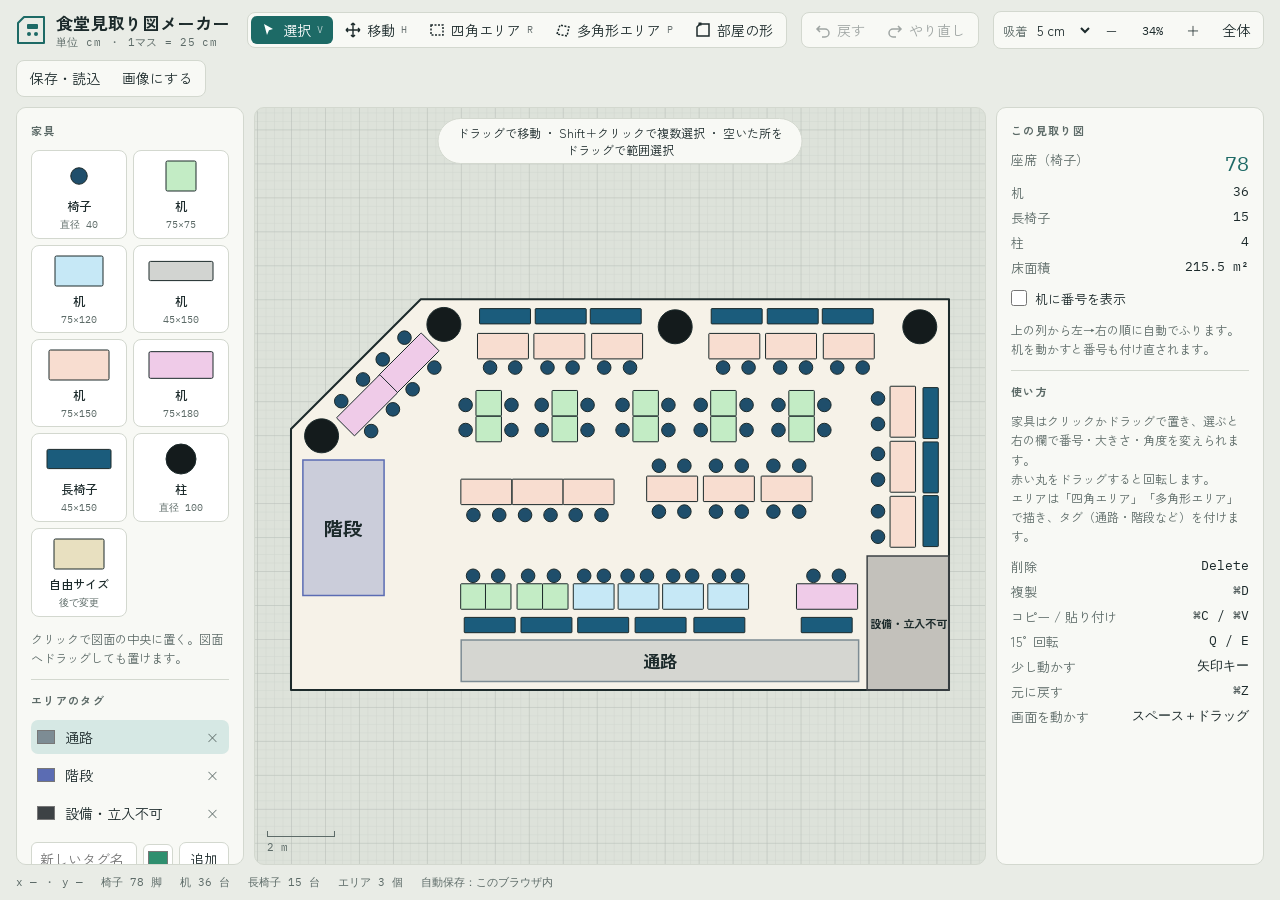
==== apps/shokudo-mitorizu/index.html @ 27cc0585 "Add app Co-Authored-By: Claude Opus 5.5 <noreply@anthropic.com>" ====
<!doctype html>
<html lang="ja">
<meta name="viewport" content="width=device-width, initial-scale=1, viewport-fit=cover">
<meta charset="utf-8">
<title>食堂見取り図メーカー</title>
<meta name="claude:viewport-fit-sides" content="cover">
<link rel="preconnect" href="https://fonts.googleapis.com">
<link rel="preconnect" href="https://fonts.gstatic.com" crossorigin>
<link rel="stylesheet" href="https://fonts.googleapis.com/css2?family=Zen+Kaku+Gothic+New:wght@400;500;700&family=IBM+Plex+Mono:wght@400;500&display=swap">
<style>
/* Layout: 製図台のような一画面アプリ。上に道具、左に家具とタグ、中央に図面、右に選んだものの設定 */
:root {
  --bg: #e9ece6;
  --panel: #f8f9f5;
  --line: #d3d8cf;
  --fg: #1c2a2b;
  --muted: #5d6b68;
  --accent: #1d6a66;
  --accent-ink: #ffffff;
  --accent-soft: #d6e8e4;
  --canvas: #dde2da;
  --gridline: rgba(28, 42, 43, .07);
  --gridmajor: rgba(28, 42, 43, .16);
  --floor: #f6f2e8;
  --wall: #1c2a2b;
  --paper: #ffffff;
  --ink: #1c2a2b;
  --ink-on-dark: #ffffff;
  --sel: #e0603a;
  --danger: #b63b2b;
  --t75: #c3ecc5;
  --t120: #c6e8f6;
  --t45: #d2d4d1;
  --t150: #f8ddd0;
  --t180: #efcbe8;
  --tcustom: #e8e0c0;
  --chair: #1f4e6b;
  --bench: #1b5c7c;
  --pillar: #141b1c;
  --font: "Zen Kaku Gothic New", "Hiragino Sans", "Hiragino Kaku Gothic ProN", "Yu Gothic", sans-serif;
  --mono: "IBM Plex Mono", ui-monospace, "SFMono-Regular", Menlo, monospace;
}
@media (prefers-color-scheme: dark) {
  :root:not([data-theme="light"]) {
    --bg: #121819; --panel: #192122; --line: #2c3839; --fg: #e3eae7; --muted: #93a29f;
    --accent: #52b5aa; --accent-ink: #0b1414; --accent-soft: #1f3a37;
    --canvas: #0e1314; --gridline: rgba(227, 234, 231, .05); --gridmajor: rgba(227, 234, 231, .11);
    --floor: #222a29; --wall: #c5d1ce; --paper: #1a2122; --ink: #eef3f1; --ink-on-dark: #ffffff;
    --sel: #ff8a5c; --danger: #ef7d6b;
    --t75: #48704d; --t120: #3d6577; --t45: #5a605f; --t150: #82604f; --t180: #744d70; --tcustom: #6f6a4a;
    --chair: #7db3d2; --bench: #3a7c9c; --pillar: #050808;
    color-scheme: dark;
  }
}
:root[data-theme="dark"] {
  --bg: #121819; --panel: #192122; --line: #2c3839; --fg: #e3eae7; --muted: #93a29f;
  --accent: #52b5aa; --accent-ink: #0b1414; --accent-soft: #1f3a37;
  --canvas: #0e1314; --gridline: rgba(227, 234, 231, .05); --gridmajor: rgba(227, 234, 231, .11);
  --floor: #222a29; --wall: #c5d1ce; --paper: #1a2122; --ink: #eef3f1; --ink-on-dark: #ffffff;
  --sel: #ff8a5c; --danger: #ef7d6b;
  --t75: #48704d; --t120: #3d6577; --t45: #5a605f; --t150: #82604f; --t180: #744d70; --tcustom: #6f6a4a;
  --chair: #7db3d2; --bench: #3a7c9c; --pillar: #050808;
  color-scheme: dark;
}
html, body { height: 100%; }
body { margin: 0; }
[hidden] { display: none !important; }
body { background: var(--bg); color: var(--fg); font-family: var(--font); font-size: 14px; }
* { box-sizing: border-box; }
button, input, select, textarea { font: inherit; color: inherit; }
h1, h2 { margin: 0; text-wrap: balance; }

.app {
  height: 100%;
  display: grid;
  grid-template-columns: 228px minmax(0, 1fr) 268px;
  grid-template-rows: auto minmax(0, 1fr) auto;
  grid-template-areas: "top top top" "left stage right" "status status status";
  gap: 10px;
  padding-block: 10px;
  padding-left: max(16px, env(safe-area-inset-left, 0px));
  padding-right: max(16px, env(safe-area-inset-right, 0px));
}
.top { grid-area: top; display: flex; flex-wrap: wrap; align-items: center; gap: 10px 14px; }
.brand { display: flex; align-items: center; gap: 10px; margin-right: auto; }
.brand h1 { font-size: 17px; font-weight: 700; letter-spacing: .02em; }
.brand small { display: block; color: var(--muted); font-size: 11px; font-family: var(--mono); letter-spacing: .04em; }
.group { display: flex; align-items: center; gap: 2px; background: var(--panel); border: 1px solid var(--line); border-radius: 8px; padding: 3px; }
.btn { border: 0; background: transparent; padding: 6px 10px; border-radius: 6px; cursor: pointer; display: inline-flex; align-items: center; gap: 6px; white-space: nowrap; line-height: 1.2; }
.btn:hover { background: var(--accent-soft); }
.btn:focus-visible, .pal:focus-visible, .tag-row button:focus-visible { outline: 2px solid var(--accent); outline-offset: 1px; }
.btn[aria-pressed="true"] { background: var(--accent); color: var(--accent-ink); }
.btn:disabled { opacity: .4; cursor: default; background: transparent; }
.btn kbd { font-family: var(--mono); font-size: 10px; opacity: .65; }
.btn svg { width: 16px; height: 16px; flex: none; }
.group select { border: 0; background: transparent; padding: 4px; cursor: pointer; }
.group label { font-size: 12px; color: var(--muted); padding-left: 6px; display: flex; align-items: center; gap: 2px; }
#zoom-v { font-family: var(--mono); font-size: 12px; min-width: 44px; text-align: center; font-variant-numeric: tabular-nums; }

.side { background: var(--panel); border: 1px solid var(--line); border-radius: 10px; padding: 14px; overflow-y: auto; min-height: 0; display: flex; flex-direction: column; gap: 12px; }
.left { grid-area: left; }
.right { grid-area: right; }
.side h2 { font-size: 11px; font-weight: 700; letter-spacing: .12em; color: var(--muted); }
.palette { display: grid; grid-template-columns: 1fr 1fr; gap: 6px; }
.pal { display: flex; flex-direction: column; align-items: center; gap: 4px; padding: 8px 4px 6px; border: 1px solid var(--line); border-radius: 8px; background: var(--paper); cursor: grab; text-align: center; }
.pal:hover { border-color: var(--accent); }
.pal svg { width: 100%; height: 34px; }
.pal b { font-size: 12px; font-weight: 500; }
.pal span { font-family: var(--mono); font-size: 10px; color: var(--muted); }
.note { font-size: 12px; color: var(--muted); line-height: 1.6; margin: 0; }

.tags { display: flex; flex-direction: column; gap: 4px; }
.tag-row { display: flex; align-items: center; gap: 6px; border-radius: 7px; padding: 2px 4px; }
.tag-row[aria-current="true"] { background: var(--accent-soft); }
.tag-row input[type=color] { width: 22px; height: 22px; border: 0; padding: 0; background: none; cursor: pointer; flex: none; }
.tag-row .name { flex: 1; min-width: 0; text-align: left; border: 0; background: none; padding: 5px 2px; cursor: pointer; overflow: hidden; text-overflow: ellipsis; white-space: nowrap; }
.tag-row .x { border: 0; background: none; color: var(--muted); cursor: pointer; padding: 4px 6px; border-radius: 5px; }
.tag-row .x:hover { color: var(--danger); background: var(--bg); }
.tag-form { display: flex; gap: 6px; align-items: center; }
.tag-form input[type=text] { flex: 1; min-width: 0; }
.tag-form input[type=color] { width: 30px; height: 30px; border: 1px solid var(--line); border-radius: 6px; padding: 2px; background: var(--paper); flex: none; }

input[type=text], input[type=number], select.field, textarea { background: var(--paper); border: 1px solid var(--line); border-radius: 6px; padding: 6px 8px; width: 100%; }
input:focus-visible, select:focus-visible, textarea:focus-visible { outline: 2px solid var(--accent); outline-offset: 0; border-color: var(--accent); }
input[type=number] { font-family: var(--mono); font-variant-numeric: tabular-nums; }
.field-grid { display: grid; grid-template-columns: 1fr 1fr; gap: 8px; }
.field { display: flex; flex-direction: column; gap: 4px; font-size: 12px; color: var(--muted); }
.field.wide { grid-column: 1 / -1; }
.actions { display: flex; flex-wrap: wrap; gap: 6px; }
.act { border: 1px solid var(--line); background: var(--paper); border-radius: 7px; padding: 6px 10px; cursor: pointer; }
.act:hover { border-color: var(--accent); }
.act.primary { background: var(--accent); color: var(--accent-ink); border-color: var(--accent); }
.act.danger { color: var(--danger); }
.act.danger:hover { border-color: var(--danger); }
.kind { display: flex; align-items: baseline; justify-content: space-between; gap: 8px; }
.kind strong { font-size: 16px; }
.kind span { font-family: var(--mono); font-size: 12px; color: var(--muted); }
.stats { display: grid; grid-template-columns: 1fr auto; gap: 6px 10px; margin: 0; font-size: 13px; }
.stats dt { color: var(--muted); }
.stats dd { margin: 0; font-family: var(--mono); font-variant-numeric: tabular-nums; text-align: right; }
.stats dd.big { font-size: 20px; color: var(--accent); }
.check { display: flex; align-items: center; gap: 8px; font-size: 13px; cursor: pointer; }
.check input { width: 16px; height: 16px; accent-color: var(--accent); margin: 0; }
hr { border: 0; border-top: 1px solid var(--line); margin: 0; width: 100%; }

.stage { grid-area: stage; position: relative; border: 1px solid var(--line); border-radius: 10px; overflow: hidden; background: var(--canvas); min-height: 0; }
#cv { display: block; width: 100%; height: 100%; touch-action: none; user-select: none; -webkit-user-select: none; }
#cv[data-tool="hand"], #cv.panning { cursor: grab; }
#cv[data-tool="rect"], #cv[data-tool="poly"] { cursor: crosshair; }
#cv .obj { cursor: move; }
#cv.room-edit .obj { pointer-events: none; opacity: .55; }
#cv [data-h] { cursor: pointer; }
#cv text { pointer-events: none; }
.scale { position: absolute; left: 12px; bottom: 10px; font-family: var(--mono); font-size: 11px; color: var(--muted); display: flex; flex-direction: column; gap: 3px; pointer-events: none; }
.scale i { display: block; height: 6px; border: 1.5px solid var(--muted); border-top: 0; }
.hint { position: absolute; left: 50%; top: 10px; transform: translateX(-50%); background: var(--panel); border: 1px solid var(--line); border-radius: 999px; padding: 5px 14px; font-size: 12px; color: var(--fg); pointer-events: none; max-width: calc(100% - 24px); text-align: center; }
.status { grid-area: status; display: flex; flex-wrap: wrap; gap: 4px 18px; font-family: var(--mono); font-size: 11px; color: var(--muted); font-variant-numeric: tabular-nums; }

.modal { position: fixed; inset: 0; background: rgba(10, 16, 17, .45); display: grid; place-items: center; padding: 16px; z-index: 20; }
.sheet { background: var(--panel); border: 1px solid var(--line); border-radius: 12px; width: min(640px, 100%); max-height: 90%; overflow: auto; padding: 18px; display: flex; flex-direction: column; gap: 12px; }
.sheet header { display: flex; justify-content: space-between; align-items: center; }
.sheet h2 { font-size: 16px; }
.sheet textarea { font-family: var(--mono); font-size: 11px; height: 220px; resize: vertical; }
.sheet img { width: 100%; border: 1px solid var(--line); border-radius: 8px; background: var(--paper); }
.msg { font-size: 12px; color: var(--accent); min-height: 1em; margin: 0; }

@media (max-width: 860px) {
  html, body { height: auto; }
  .app { height: auto; grid-template-columns: minmax(0, 1fr); grid-template-rows: auto; grid-template-areas: "top" "stage" "status" "left" "right"; }
  .stage { height: 62vh; min-height: 360px; }
  .palette { grid-template-columns: repeat(auto-fill, minmax(96px, 1fr)); }
  .btn kbd { display: none; }
}
@media (prefers-reduced-motion: no-preference) {
  .btn, .act, .pal { transition: background-color .12s, border-color .12s; }
}
</style>

<div class="app">
  <header class="top">
    <div class="brand">
      <svg width="30" height="30" viewBox="0 0 30 30" aria-hidden="true"><path d="M8 2h20v26H2V8z" fill="none" stroke="var(--accent)" stroke-width="2" stroke-linejoin="round"/><rect x="11" y="9" width="11" height="5" rx="1" fill="var(--accent)"/><circle cx="13" cy="19" r="2" fill="var(--accent)"/><circle cx="20" cy="19" r="2" fill="var(--accent)"/></svg>
      <div><h1>食堂見取り図メーカー</h1><small>単位 cm ・ 1マス = 25 cm</small></div>
    </div>
    <div class="group" role="toolbar" aria-label="道具">
      <button class="btn" data-tool="select" title="選択・移動 (V)"><svg viewBox="0 0 16 16"><path d="M3 2l9 5-4 1.2L6 13z" fill="currentColor"/></svg>選択<kbd>V</kbd></button>
      <button class="btn" data-tool="hand" title="画面を動かす (H / スペース)"><svg viewBox="0 0 16 16"><path d="M8 1v14M1 8h14M8 1l-2 2M8 1l2 2M8 15l-2-2M8 15l2-2M1 8l2-2M1 8l2 2M15 8l-2-2M15 8l-2 2" stroke="currentColor" stroke-width="1.4" fill="none"/></svg>移動<kbd>H</kbd></button>
      <button class="btn" data-tool="rect" title="四角いエリアを描く (R)"><svg viewBox="0 0 16 16"><rect x="2" y="3" width="12" height="10" fill="none" stroke="currentColor" stroke-width="1.5" stroke-dasharray="2 1.5"/></svg>四角エリア<kbd>R</kbd></button>
      <button class="btn" data-tool="poly" title="多角形のエリアを描く (P)"><svg viewBox="0 0 16 16"><path d="M2 12L5 3l9 2-2 9z" fill="none" stroke="currentColor" stroke-width="1.5" stroke-dasharray="2 1.5"/></svg>多角形エリア<kbd>P</kbd></button>
      <button class="btn" id="room-btn" aria-pressed="false" title="部屋の形を編集"><svg viewBox="0 0 16 16"><path d="M5 2h9v12H2V5z" fill="none" stroke="currentColor" stroke-width="1.5"/><rect x="3.5" y="0.5" width="3" height="3" fill="currentColor"/></svg>部屋の形</button>
    </div>
    <div class="group">
      <button class="btn" id="undo" title="元に戻す (⌘Z)"><svg viewBox="0 0 16 16"><path d="M5 4L2 7l3 3M2 7h8a4 4 0 010 8H7" fill="none" stroke="currentColor" stroke-width="1.5"/></svg>戻す</button>
      <button class="btn" id="redo" title="やり直し (⇧⌘Z)"><svg viewBox="0 0 16 16"><path d="M11 4l3 3-3 3M14 7H6a4 4 0 000 8h3" fill="none" stroke="currentColor" stroke-width="1.5"/></svg>やり直し</button>
    </div>
    <div class="group">
      <label for="grid">吸着</label>
      <select id="grid" title="移動や描画で揃える間隔">
        <option value="0">なし</option><option value="5" selected>5 cm</option><option value="10">10 cm</option><option value="25">25 cm</option><option value="50">50 cm</option>
      </select>
      <button class="btn" id="zoom-out" title="縮小" aria-label="縮小">−</button>
      <span id="zoom-v">100%</span>
      <button class="btn" id="zoom-in" title="拡大" aria-label="拡大">＋</button>
      <button class="btn" id="fit" title="全体を表示 (0)">全体</button>
    </div>
    <div class="group">
      <button class="btn" id="btn-file">保存・読込</button>
      <button class="btn" id="btn-png">画像にする</button>
    </div>
  </header>

  <aside class="side left">
    <h2>家具</h2>
    <div class="palette" id="palette"></div>
    <p class="note">クリックで図面の中央に置く。図面へドラッグしても置けます。</p>
    <hr>
    <h2>エリアのタグ</h2>
    <div class="tags" id="tags"></div>
    <form class="tag-form" id="tag-form">
      <input type="text" id="tag-name" placeholder="新しいタグ名" maxlength="20">
      <input type="color" id="tag-color" value="#2f8f6f" title="色">
      <button class="act" type="submit">追加</button>
    </form>
    <p class="note">タグ名を押すと、そのタグで四角エリアを描けます。</p>
  </aside>

  <main class="stage" id="stage">
    <svg id="cv" data-tool="select" aria-label="見取り図"><g id="vp"></g></svg>
    <div class="scale" id="scale"><i></i><span>1 m</span></div>
    <div class="hint" id="hint"></div>
  </main>

  <aside class="side right" id="panel"></aside>
  <footer class="status" id="status"></footer>
</div>

<div class="modal" id="modal" hidden>
  <div class="sheet" id="sheet" role="dialog" aria-modal="true"></div>
</div>

<script>
const PRESETS = [
  { key: 'chair',  name: '椅子',        size: '直径 40',  shape: 'circle', w: 40,  h: 40,  fill: 'chair',  cat: 'chair' },
  { key: 't75',    name: '机',          size: '75×75',   shape: 'rect',   w: 75,  h: 75,  fill: 't75',    cat: 'table' },
  { key: 't120',   name: '机',          size: '75×120',  shape: 'rect',   w: 120, h: 75,  fill: 't120',   cat: 'table' },
  { key: 't45',    name: '机',          size: '45×150',  shape: 'rect',   w: 150, h: 45,  fill: 't45',    cat: 'table' },
  { key: 't150',   name: '机',          size: '75×150',  shape: 'rect',   w: 150, h: 75,  fill: 't150',   cat: 'table' },
  { key: 't180',   name: '机',          size: '75×180',  shape: 'rect',   w: 180, h: 75,  fill: 't180',   cat: 'table' },
  { key: 'bench',  name: '長椅子',      size: '45×150',  shape: 'rect',   w: 150, h: 45,  fill: 'bench',  cat: 'bench' },
  { key: 'pillar', name: '柱',          size: '直径 100', shape: 'circle', w: 100, h: 100, fill: 'pillar', cat: 'fixed' },
  { key: 'custom', name: '自由サイズ',  size: '後で変更', shape: 'rect',   w: 100, h: 60,  fill: 'tcustom', cat: 'table' },
];
const PRE = Object.fromEntries(PRESETS.map(p => [p.key, p]));
const DEFAULT_TAGS = [
  { name: '通路', color: '#7d8c94' },
  { name: '階段', color: '#5b6cb3' },
  { name: '設備・立入不可', color: '#3d4245' },
];
const STORE_KEY = 'shokudo-mitorizu-v3';
const FONT = "'Zen Kaku Gothic New','Hiragino Sans',sans-serif";

const $ = s => document.querySelector(s);
const svg = $('#cv'), vp = $('#vp'), panel = $('#panel');
const uid = () => 'o' + Math.random().toString(36).slice(2, 9);
const esc = s => String(s).replace(/[&<>"]/g, c => ({ '&': '&amp;', '<': '&lt;', '>': '&gt;', '"': '&quot;' }[c]));
const clamp = (v, a, b) => Math.max(a, Math.min(b, v));
const r1 = v => Math.round(v * 10) / 10;
const CV = n => `var(--${n})`;

let doc, view = { tx: 0, ty: 0, s: 0.5 }, sel = new Set();
let tool = 'select', roomEdit = false, activeTag = '通路', grid = 5;
let undoStack = [], redoStack = [], drag = null, poly = null, spaceDown = false, clip = null, cursor = null;

/* ---------- サンプル（寮の食堂の図をもとにした配置） ---------- */
function sampleDoc() {
  const k = 1.35, P = (x, y) => [Math.round((x - 22) * k), Math.round((y - 100) * k)];
  const objs = [];
  const it = (p, px, py, rot = 0) => { const [x, y] = P(px, py); objs.push({ id: uid(), kind: 'item', p, x, y, w: PRE[p].w, h: PRE[p].h, rot, label: '' }); };
  const ar = (tag, x1, y1, x2, y2) => { const a = P(x1, y1), b = P(x2, y2); objs.push({ id: uid(), kind: 'area', tag, label: '', pts: [a, [b[0], a[1]], b, [a[0], b[1]]] }); };
  ar('階段', 48, 450, 225, 746);
  ar('通路', 393, 843, 1260, 933);
  ar('設備・立入不可', 1278, 660, 1457, 952);
  [[355, 155], [860, 160], [1393, 160], [89, 398]].forEach(([x, y]) => it('pillar', x, y));
  [489, 610, 730, 994, 1116, 1236].forEach(x => it('bench', x, 137));
  [484, 607, 733, 989, 1112, 1238].forEach(x => it('t150', x, 202));
  [456, 511, 581, 636, 705, 761, 964, 1020, 1089, 1145, 1213, 1269].forEach(x => it('chair', x, 249));
  [453, 619, 795, 965, 1135].forEach(cx => {
    it('t75', cx, 327); it('t75', cx, 383);
    [330, 385].forEach(y => { it('chair', cx - 50, y); it('chair', cx + 50, y); });
  });
  [448, 560, 671].forEach(x => { it('t150', x, 520); it('chair', x - 28, 570); it('chair', x + 28, 570); });
  [853, 977, 1103].forEach(x => it('t150', x, 513));
  [824, 880, 949, 1005, 1074, 1130].forEach(x => { it('chair', x, 463); it('chair', x, 563); });
  [345, 465, 585].forEach(y => it('t150', 1356, y, 90));
  [348, 467, 584].forEach(y => it('bench', 1417, y, 90));
  [316, 372, 437, 493, 562, 618].forEach(y => it('chair', 1302, y));
  [420, 474, 543, 598].forEach(x => it('t75', x, 748));
  [682, 780, 877, 975].forEach(x => it('t120', x, 748));
  [419, 474, 539, 595, 661, 704, 756, 798, 855, 897, 955, 997].forEach(x => it('chair', x, 703));
  [455, 579, 703, 828, 956].forEach(x => it('bench', x, 810));
  it('t180', 1191, 748); it('chair', 1161, 703); it('chair', 1217, 703); it('bench', 1190, 810);
  // 斜めの壁ぞいの机 2 つと、その両側の椅子
  [[278, 240], [188, 331]].forEach(([px, py]) => {
    it('t180', px, py, 315);
    const [cx, cy] = P(px, py), a = -Math.PI / 4;
    const ux = Math.cos(a), uy = Math.sin(a), nx = -uy, ny = ux;
    [-45, 45].forEach(al => [-62, 62].forEach(pe => objs.push({ id: uid(), kind: 'item', p: 'chair', x: Math.round(cx + ux * al + nx * pe), y: Math.round(cy + uy * al + ny * pe), w: 40, h: 40, rot: 0, label: '' })));
  });
  return { room: [[382, 0], [1937, 0], [1937, 1150], [0, 1150], [0, 382]], objs, tags: DEFAULT_TAGS.map(t => ({ ...t })), showNums: false };
}

function numberTables(list, start) {
  list.slice().sort((a, b) => (Math.round(a.y / 80) - Math.round(b.y / 80)) || (a.x - b.x))
    .forEach((o, i) => { o.label = String(start + i); });
}

/* ---------- 幾何 ---------- */
const snapV = v => grid ? Math.round(v / grid) * grid : Math.round(v);
const snapPt = p => [snapV(p[0]), snapV(p[1])];
function centroid(pts) { let x = 0, y = 0; pts.forEach(p => { x += p[0]; y += p[1]; }); return [x / pts.length, y / pts.length]; }
function bbox(pts) {
  let x0 = Infinity, y0 = Infinity, x1 = -Infinity, y1 = -Infinity;
  pts.forEach(([x, y]) => { x0 = Math.min(x0, x); y0 = Math.min(y0, y); x1 = Math.max(x1, x); y1 = Math.max(y1, y); });
  return { x: x0, y: y0, w: x1 - x0, h: y1 - y0 };
}
function polyArea(pts) { let s = 0; pts.forEach((p, i) => { const q = pts[(i + 1) % pts.length]; s += p[0] * q[1] - q[0] * p[1]; }); return Math.abs(s) / 2; }
function itemCorners(o) {
  const a = o.rot * Math.PI / 180, c = Math.cos(a), s = Math.sin(a), hw = o.w / 2, hh = o.h / 2;
  return [[-hw, -hh], [hw, -hh], [hw, hh], [-hw, hh]].map(([x, y]) => [o.x + x * c - y * s, o.y + x * s + y * c]);
}
const center = o => o.kind === 'item' ? [o.x, o.y] : centroid(o.pts);
function rotPt([x, y], [cx, cy], deg) {
  const a = deg * Math.PI / 180, c = Math.cos(a), s = Math.sin(a);
  return [cx + (x - cx) * c - (y - cy) * s, cy + (x - cx) * s + (y - cy) * c];
}
const norm = d => ((Math.round(d) % 360) + 360) % 360;
function toWorld(e) { const r = svg.getBoundingClientRect(); return [(e.clientX - r.left - view.tx) / view.s, (e.clientY - r.top - view.ty) / view.s]; }
const byId = id => doc.objs.find(o => o.id === id);
const tagOf = name => doc.tags.find(t => t.name === name);

/* ---------- 履歴と保存 ---------- */
const snapshot = () => JSON.stringify(doc);
function commit(before) {
  if (before === snapshot()) return;
  undoStack.push(before); if (undoStack.length > 200) undoStack.shift();
  redoStack = []; save(); updateButtons();
}
function mutate(fn) { const b = snapshot(); fn(); commit(b); render(); renderPanel(); }
function undo() { if (!undoStack.length) return; redoStack.push(snapshot()); doc = JSON.parse(undoStack.pop()); afterLoad(); }
function redo() { if (!redoStack.length) return; undoStack.push(snapshot()); doc = JSON.parse(redoStack.pop()); afterLoad(); }
function afterLoad() { sel = new Set([...sel].filter(byId)); save(); render(); renderPanel(); renderTags(); updateButtons(); }
let saveTimer;
function save() { clearTimeout(saveTimer); saveTimer = setTimeout(() => { try { localStorage.setItem(STORE_KEY, snapshot()); } catch (e) {} }, 300); }
function load() {
  try { const s = localStorage.getItem(STORE_KEY); if (s) { const d = JSON.parse(s); if (valid(d)) return d; } } catch (e) {}
  return sampleDoc();
}
function valid(d) { return d && Array.isArray(d.room) && d.room.length >= 3 && Array.isArray(d.objs); }
function updateButtons() { $('#undo').disabled = !undoStack.length; $('#redo').disabled = !redoStack.length; }

/* ---------- 描画 ---------- */
function roomSVG(C) {
  return `<polygon points="${doc.room.map(p => p.join(',')).join(' ')}" fill="${C('floor')}" stroke="${C('wall')}" stroke-width="6" stroke-linejoin="round"/>`;
}
function areaSVG(a, C, live) {
  const t = tagOf(a.tag), col = t ? t.color : '#888888';
  const [cx, cy] = centroid(a.pts), bb = bbox(a.pts);
  const text = a.label ? `${a.tag}　${a.label}` : a.tag;
  const fs = clamp(Math.min(bb.h * 0.42, bb.w / Math.max(text.length, 1) * 0.95), 10, 56);
  return `<g class="obj" data-id="${a.id}"><polygon points="${a.pts.map(p => p.join(',')).join(' ')}" fill="${col}" fill-opacity=".28" stroke="${col}" stroke-width="1.5" vector-effect="non-scaling-stroke"/>` +
    `<text x="${cx}" y="${cy}" font-size="${fs}" font-family="${FONT}" font-weight="700" fill="${C('ink')}" text-anchor="middle" dominant-baseline="central">${esc(text)}</text>` +
    (live && sel.has(a.id) ? `<polygon points="${a.pts.map(p => p.join(',')).join(' ')}" fill="none" stroke="${C('sel')}" stroke-width="2.5" vector-effect="non-scaling-stroke"/>` : '') + `</g>`;
}
function itemSVG(o, C, live) {
  const p = PRE[o.p] || PRE.custom, hw = o.w / 2, hh = o.h / 2;
  const shape = p.shape === 'circle'
    ? `<ellipse rx="${hw}" ry="${hh}" fill="${C(p.fill)}" stroke="${C('wall')}" stroke-width="1" vector-effect="non-scaling-stroke"/>`
    : `<rect x="${-hw}" y="${-hh}" width="${o.w}" height="${o.h}" rx="2" fill="${C(p.fill)}" stroke="${C('wall')}" stroke-width="1" vector-effect="non-scaling-stroke"/>`;
  let label = '';
  const txt = o.label || autoNum.get(o.id) || '';
  if (txt) {
    const fs = clamp(Math.min(o.h * 0.55, o.w / Math.max(String(txt).length, 1) * 1.1), 8, 44);
    const flip = o.rot > 90 && o.rot <= 270 ? ' rotate(180)' : '';
    const ink = p.cat === 'table' ? C('ink') : C('ink-on-dark');
    label = `<text transform="${flip}" font-size="${fs}" font-family="${FONT}" font-weight="700" fill="${ink}" text-anchor="middle" dominant-baseline="central">${esc(txt)}</text>`;
  }
  let over = '';
  if (live && sel.has(o.id)) {
    const pad = 4 / view.s;
    over = `<rect x="${-hw - pad}" y="${-hh - pad}" width="${o.w + pad * 2}" height="${o.h + pad * 2}" rx="${p.shape === 'circle' ? hw + pad : 3 / view.s}" fill="none" stroke="${C('sel')}" stroke-width="2" vector-effect="non-scaling-stroke"/>`;
    if (sel.size === 1 && p.cat !== 'chair') {
      const hy = -hh - 26 / view.s;
      over += `<line x1="0" y1="${-hh - pad}" x2="0" y2="${hy}" stroke="${C('sel')}" stroke-width="1.5" vector-effect="non-scaling-stroke"/>` +
        `<circle data-h="rot" cx="0" cy="${hy}" r="${7 / view.s}" fill="${C('paper')}" stroke="${C('sel')}" stroke-width="2" vector-effect="non-scaling-stroke"><title>ドラッグで回転（Altで自由角度）</title></circle>`;
    }
  }
  return `<g class="obj" data-id="${o.id}" transform="translate(${o.x} ${o.y}) rotate(${o.rot})">${shape}${label}${over}</g>`;
}
// 「机に番号を表示」がオンのとき、位置から番号を毎回計算する（手で付けたラベルが優先）
let autoNum = new Map();
function computeAutoNum() {
  autoNum = new Map();
  if (!doc.showNums) return;
  doc.objs.filter(o => o.kind === 'item' && (PRE[o.p] || PRE.custom).cat === 'table')
    .sort((a, b) => (Math.round(a.y / 80) - Math.round(b.y / 80)) || (a.x - b.x))
    .forEach((o, i) => autoNum.set(o.id, String(i + 1)));
}
function contentSVG(C, live) {
  computeAutoNum();
  let h = roomSVG(C);
  doc.objs.filter(o => o.kind === 'area').forEach(a => { h += areaSVG(a, C, live); });
  doc.objs.filter(o => o.kind === 'item').forEach(o => { h += itemSVG(o, C, live); });
  return h;
}

function render() {
  const s = view.s, r = svg.getBoundingClientRect();
  vp.setAttribute('transform', `translate(${view.tx} ${view.ty}) scale(${s})`);
  svg.classList.toggle('room-edit', roomEdit);
  svg.dataset.tool = tool;
  const x0 = -view.tx / s, y0 = -view.ty / s, w = r.width / s, h = r.height / s;
  let out = `<defs>
    <pattern id="g25" width="25" height="25" patternUnits="userSpaceOnUse"><path d="M25 0H0V25" fill="none" stroke="var(--gridline)" stroke-width="${1 / s}"/></pattern>
    <pattern id="g100" width="100" height="100" patternUnits="userSpaceOnUse"><path d="M100 0H0V100" fill="none" stroke="var(--gridmajor)" stroke-width="${1 / s}"/></pattern></defs>`;
  if (25 * s >= 6) out += `<rect x="${x0}" y="${y0}" width="${w}" height="${h}" fill="url(#g25)"/>`;
  out += `<rect x="${x0}" y="${y0}" width="${w}" height="${h}" fill="url(#g100)"/>`;
  out += contentSVG(CV, true);
  const hs = 6 / s;
  // 選んだエリアの頂点
  if (!roomEdit && sel.size === 1) {
    const a = byId([...sel][0]);
    if (a && a.kind === 'area') a.pts.forEach((p, i) => { out += `<rect data-h="v:${i}" x="${p[0] - hs}" y="${p[1] - hs}" width="${hs * 2}" height="${hs * 2}" fill="var(--paper)" stroke="var(--sel)" stroke-width="2" vector-effect="non-scaling-stroke"><title>ドラッグで移動・ダブルクリックで削除</title></rect>`; });
  }
  // 部屋の形の編集
  if (roomEdit) {
    const R = doc.room;
    R.forEach((p, i) => {
      const q = R[(i + 1) % R.length], mx = (p[0] + q[0]) / 2, my = (p[1] + q[1]) / 2;
      const len = Math.hypot(q[0] - p[0], q[1] - p[1]);
      const nx = -(q[1] - p[1]) / len, ny = (q[0] - p[0]) / len;
      out += `<text x="${mx - nx * 22 / s}" y="${my - ny * 22 / s}" font-size="${12 / s}" font-family="IBM Plex Mono,monospace" fill="var(--accent)" text-anchor="middle" dominant-baseline="central">${(len / 100).toFixed(2)} m</text>`;
      out += `<g data-h="rm:${i}"><circle cx="${mx}" cy="${my}" r="${7 / s}" fill="var(--accent)"/><path d="M${mx - 3.5 / s} ${my}h${7 / s}M${mx} ${my - 3.5 / s}v${7 / s}" stroke="var(--accent-ink)" stroke-width="1.6" vector-effect="non-scaling-stroke"/><title>頂点を追加</title></g>`;
    });
    R.forEach((p, i) => { out += `<rect data-h="rv:${i}" x="${p[0] - hs * 1.2}" y="${p[1] - hs * 1.2}" width="${hs * 2.4}" height="${hs * 2.4}" fill="var(--paper)" stroke="var(--accent)" stroke-width="2.5" vector-effect="non-scaling-stroke"><title>ドラッグで移動・ダブルクリックで削除</title></rect>`; });
  }
  // 描画中のプレビュー
  if (drag && drag.type === 'rect') {
    const [a, b] = [drag.a, drag.b], x = Math.min(a[0], b[0]), y = Math.min(a[1], b[1]), ww = Math.abs(a[0] - b[0]), hh = Math.abs(a[1] - b[1]);
    const col = (tagOf(activeTag) || {}).color || '#888';
    out += `<rect x="${x}" y="${y}" width="${ww}" height="${hh}" fill="${col}" fill-opacity=".25" stroke="${col}" stroke-width="2" stroke-dasharray="6 4" vector-effect="non-scaling-stroke"/>`;
    out += `<text x="${x + ww / 2}" y="${y + hh + 16 / s}" font-size="${12 / s}" font-family="IBM Plex Mono,monospace" fill="var(--fg)" text-anchor="middle">${ww} × ${hh} cm</text>`;
  }
  if (poly) {
    const pts = cursor ? [...poly.pts, poly.cur] : poly.pts;
    const col = (tagOf(activeTag) || {}).color || '#888';
    out += `<polyline points="${pts.map(p => p.join(',')).join(' ')}" fill="${col}" fill-opacity=".18" stroke="${col}" stroke-width="2" stroke-dasharray="6 4" vector-effect="non-scaling-stroke"/>`;
    poly.pts.forEach((p, i) => { out += `<circle cx="${p[0]}" cy="${p[1]}" r="${(i === 0 ? 7 : 4) / s}" fill="${i === 0 ? 'var(--paper)' : col}" stroke="${col}" stroke-width="2" vector-effect="non-scaling-stroke"/>`; });
    if (poly.cur && poly.pts.length) {
      const l = poly.pts[poly.pts.length - 1];
      out += `<text x="${poly.cur[0] + 10 / s}" y="${poly.cur[1] - 10 / s}" font-size="${12 / s}" font-family="IBM Plex Mono,monospace" fill="var(--fg)">${Math.round(Math.hypot(poly.cur[0] - l[0], poly.cur[1] - l[1]))} cm</text>`;
    }
  }
  if (drag && drag.type === 'marq') {
    const [a, b] = [drag.a, drag.b];
    out += `<rect x="${Math.min(a[0], b[0])}" y="${Math.min(a[1], b[1])}" width="${Math.abs(a[0] - b[0])}" height="${Math.abs(a[1] - b[1])}" fill="var(--sel)" fill-opacity=".08" stroke="var(--sel)" stroke-width="1" stroke-dasharray="4 3" vector-effect="non-scaling-stroke"/>`;
  }
  vp.innerHTML = out;
  // 縮尺と状態
  let m = 1; while (100 * m * s < 50) m *= 2; while (100 * m * s > 140 && m > .25) m /= 2;
  $('#scale i').style.width = (100 * m * s) + 'px';
  $('#scale span').textContent = m >= 1 ? `${m} m` : `${m * 100} cm`;
  $('#zoom-v').textContent = Math.round(s * 100) + '%';
  document.querySelectorAll('[data-tool]').forEach(b => { if (b.tagName === 'BUTTON') b.setAttribute('aria-pressed', String(b.dataset.tool === tool && !roomEdit)); });
  $('#room-btn').setAttribute('aria-pressed', String(roomEdit));
  $('#hint').textContent = hintText();
  renderStatus();
}
function hintText() {
  if (roomEdit) return '□ をドラッグで角を移動 ・ ＋ で角を追加 ・ 角をダブルクリックで削除';
  if (tool === 'hand') return 'ドラッグで画面を動かす ・ ピンチか ⌘＋スクロールで拡大縮小';
  if (tool === 'rect') return `ドラッグで四角いエリアを描く（タグ：${activeTag}）`;
  if (tool === 'poly') return poly ? `クリックで角を追加 ・ 最初の点かダブルクリック / Enter で完成 ・ Esc で取消` : `クリックで多角形を描き始める（タグ：${activeTag}）`;
  return 'ドラッグで移動 ・ Shift＋クリックで複数選択 ・ 空いた所をドラッグで範囲選択';
}
function renderStatus() {
  const items = doc.objs.filter(o => o.kind === 'item');
  const n = c => items.filter(o => (PRE[o.p] || PRE.custom).cat === c).length;
  $('#status').innerHTML = `<span>${cursor ? `x ${Math.round(cursor[0])} cm ・ y ${Math.round(cursor[1])} cm` : 'x — ・ y —'}</span><span>椅子 ${n('chair')} 脚</span><span>机 ${n('table')} 台</span><span>長椅子 ${n('bench')} 台</span><span>エリア ${doc.objs.length - items.length} 個</span><span>自動保存：このブラウザ内</span>`;
}

/* ---------- 左パネル ---------- */
function renderPalette() {
  $('#palette').innerHTML = PRESETS.map(p => {
    const k = Math.min(64 / p.w, 30 / p.h), w = p.w * k, h = p.h * k;
    const shape = p.shape === 'circle'
      ? `<ellipse cx="40" cy="17" rx="${Math.min(w, h) / 2 * (p.key === 'chair' ? .55 : 1)}" ry="${Math.min(w, h) / 2 * (p.key === 'chair' ? .55 : 1)}" fill="var(--${p.fill})" stroke="var(--wall)" stroke-width="1"/>`
      : `<rect x="${40 - w / 2}" y="${17 - h / 2}" width="${w}" height="${h}" rx="1.5" fill="var(--${p.fill})" stroke="var(--wall)" stroke-width="1"/>`;
    return `<button class="pal" draggable="true" data-p="${p.key}" title="${p.name} ${p.size}"><svg viewBox="0 0 80 34">${shape}</svg><b>${p.name}</b><span>${p.size}</span></button>`;
  }).join('');
}
function renderTags() {
  if (!tagOf(activeTag) && doc.tags.length) activeTag = doc.tags[0].name;
  $('#tags').innerHTML = doc.tags.map((t, i) => `<div class="tag-row" aria-current="${t.name === activeTag}">
    <input type="color" value="${t.color}" data-tagcolor="${i}" title="色を変える" aria-label="${esc(t.name)}の色">
    <button class="name" data-tagdraw="${i}" title="このタグで描く">${esc(t.name)}</button>
    <button class="x" data-tagdel="${i}" title="タグを削除" aria-label="${esc(t.name)}を削除">×</button></div>`).join('');
}

/* ---------- 右パネル ---------- */
function renderPanel() {
  const list = [...sel].map(byId).filter(Boolean);
  let h = '';
  if (roomEdit) {
    const bb = bbox(doc.room);
    h = `<h2>部屋の形</h2><div class="kind"><strong>${doc.room.length} 角形</strong><span>${(polyArea(doc.room) / 1e4).toFixed(1)} m²</span></div>
      <p class="note">外形 ${(bb.w / 100).toFixed(2)} m × ${(bb.h / 100).toFixed(2)} m。辺の長さは図面上に表示しています。</p>
      <div class="field-grid"><label class="field">横幅 (cm)<input type="number" id="room-w" value="${Math.round(bb.w)}" step="10"></label><label class="field">奥行き (cm)<input type="number" id="room-h" value="${Math.round(bb.h)}" step="10"></label></div>
      <p class="note">数字を変えると、形を保ったまま部屋全体が伸び縮みします（家具は動きません）。</p>
      <div class="actions"><button class="act primary" data-act="room-done">編集を終える</button></div>`;
  } else if (!list.length) {
    const items = doc.objs.filter(o => o.kind === 'item');
    const n = c => items.filter(o => (PRE[o.p] || PRE.custom).cat === c).length;
    h = `<h2>この見取り図</h2><dl class="stats"><dt>座席（椅子）</dt><dd class="big">${n('chair')}</dd><dt>机</dt><dd>${n('table')}</dd><dt>長椅子</dt><dd>${n('bench')}</dd><dt>柱</dt><dd>${n('fixed')}</dd><dt>床面積</dt><dd>${(polyArea(doc.room) / 1e4).toFixed(1)} m²</dd></dl>
      <label class="check"><input type="checkbox" id="p-nums" ${doc.showNums ? 'checked' : ''}> 机に番号を表示</label>
      <p class="note">上の列から左→右の順に自動でふります。机を動かすと番号も付け直されます。</p>
      <hr><h2>使い方</h2>
      <p class="note">家具はクリックかドラッグで置き、選ぶと右の欄で番号・大きさ・角度を変えられます。<br>赤い丸をドラッグすると回転します。<br>エリアは「四角エリア」「多角形エリア」で描き、タグ（通路・階段など）を付けます。</p>
      <dl class="stats"><dt>削除</dt><dd>Delete</dd><dt>複製</dt><dd>⌘D</dd><dt>コピー / 貼り付け</dt><dd>⌘C / ⌘V</dd><dt>15° 回転</dt><dd>Q / E</dd><dt>少し動かす</dt><dd>矢印キー</dd><dt>元に戻す</dt><dd>⌘Z</dd><dt>画面を動かす</dt><dd>スペース＋ドラッグ</dd></dl>`;
  } else if (list.length === 1 && list[0].kind === 'item') {
    const o = list[0], p = PRE[o.p] || PRE.custom, circ = p.shape === 'circle';
    h = `<h2>選択中</h2><div class="kind"><strong>${p.name}</strong><span>${o.w}×${o.h} cm</span></div>
      <div class="field-grid">
        <label class="field wide">番号・ラベル<input type="text" id="p-label" value="${esc(o.label || '')}" placeholder="例：12" maxlength="16"></label>
        ${circ ? `<label class="field">直径 (cm)<input type="number" id="p-d" value="${o.w}" min="5" step="5"></label>`
               : `<label class="field">横 (cm)<input type="number" id="p-w" value="${o.w}" min="5" step="5"></label><label class="field">縦 (cm)<input type="number" id="p-h" value="${o.h}" min="5" step="5"></label>`}
        <label class="field">角度 (°)<input type="number" id="p-rot" value="${o.rot}" step="15"></label>
        <label class="field">中心 x<input type="number" id="p-x" value="${r1(o.x)}" step="5"></label>
        <label class="field">中心 y<input type="number" id="p-y" value="${r1(o.y)}" step="5"></label>
      </div>
      <div class="actions"><button class="act" data-act="rot:-90">⟲ 90°</button><button class="act" data-act="rot:90">⟳ 90°</button>${circ ? '' : '<button class="act" data-act="swap">縦横入れ替え</button>'}</div>
      <div class="actions"><button class="act" data-act="dup">複製</button><button class="act danger" data-act="del">削除</button></div>`;
  } else if (list.length === 1) {
    const a = list[0];
    h = `<h2>選択中</h2><div class="kind"><strong>エリア</strong><span>${(polyArea(a.pts) / 1e4).toFixed(2)} m²</span></div>
      <div class="field-grid">
        <label class="field wide">タグ<select class="field" id="p-tag">${doc.tags.map(t => `<option ${t.name === a.tag ? 'selected' : ''}>${esc(t.name)}</option>`).join('')}${tagOf(a.tag) ? '' : `<option selected>${esc(a.tag)}</option>`}</select></label>
        <label class="field wide">メモ（任意）<input type="text" id="p-label" value="${esc(a.label || '')}" placeholder="例：朝だけ" maxlength="24"></label>
      </div>
      <p class="note">${a.pts.length} 個の角。□ をドラッグで形を変え、ダブルクリックで角を消せます。</p>
      <div class="actions"><button class="act" data-act="rot:-90">⟲ 90°</button><button class="act" data-act="rot:90">⟳ 90°</button></div>
      <div class="actions"><button class="act" data-act="dup">複製</button><button class="act danger" data-act="del">削除</button></div>`;
  } else {
    const tables = list.filter(o => o.kind === 'item' && (PRE[o.p] || PRE.custom).cat === 'table');
    const chairs = list.filter(o => o.kind === 'item' && o.p === 'chair').length;
    h = `<h2>選択中</h2><div class="kind"><strong>${list.length} 個</strong><span>机 ${tables.length} ・ 椅子 ${chairs}</span></div>
      <div class="actions"><button class="act" data-act="rot:-15">⟲ 15°</button><button class="act" data-act="rot:15">⟳ 15°</button><button class="act" data-act="rot:-90">⟲ 90°</button><button class="act" data-act="rot:90">⟳ 90°</button></div>
      ${tables.length ? `<hr><h2>机に番号をふる</h2><div class="field-grid"><label class="field">最初の番号<input type="number" id="p-start" value="1" min="0"></label></div>
      <p class="note">選んだ机に、上の列から左→右の順で番号を付けます。</p><div class="actions"><button class="act primary" data-act="number">番号をふる</button><button class="act" data-act="clearnum">番号を消す</button></div><hr>` : ''}
      <div class="actions"><button class="act" data-act="dup">複製</button><button class="act danger" data-act="del">削除</button></div>`;
  }
  panel.innerHTML = h;
}

panel.addEventListener('change', e => {
  const t = e.target, list = [...sel].map(byId).filter(Boolean);
  if (t.id === 'p-nums') return mutate(() => { doc.showNums = t.checked; });
  if (t.id === 'room-w' || t.id === 'room-h') {
    const bb = bbox(doc.room), v = parseFloat(t.value);
    if (!(v > 50)) return renderPanel();
    mutate(() => { doc.room = doc.room.map(([x, y]) => t.id === 'room-w' ? [Math.round(bb.x + (x - bb.x) * v / bb.w), y] : [x, Math.round(bb.y + (y - bb.y) * v / bb.h)]); });
    return;
  }
  if (list.length !== 1) return;
  const o = list[0], num = parseFloat(t.value);
  mutate(() => {
    if (t.id === 'p-label') o.label = t.value.trim();
    if (t.id === 'p-tag') o.tag = t.value;
    if (!isFinite(num)) return;
    if (t.id === 'p-w') o.w = Math.max(5, num);
    if (t.id === 'p-h') o.h = Math.max(5, num);
    if (t.id === 'p-d') { o.w = o.h = Math.max(5, num); }
    if (t.id === 'p-rot') o.rot = norm(num);
    if (t.id === 'p-x') o.x = num;
    if (t.id === 'p-y') o.y = num;
  });
});
panel.addEventListener('keydown', e => { if (e.key === 'Enter' && e.target.matches('input')) e.target.blur(); });
panel.addEventListener('click', e => {
  const b = e.target.closest('[data-act]'); if (!b) return;
  const act = b.dataset.act;
  if (act === 'room-done') return setRoomEdit(false);
  if (act === 'del') return delSel();
  if (act === 'dup') return duplicate();
  if (act.startsWith('rot:')) return rotateSel(parseFloat(act.slice(4)));
  const list = [...sel].map(byId).filter(Boolean);
  if (act === 'swap') mutate(() => { const o = list[0]; [o.w, o.h] = [o.h, o.w]; });
  if (act === 'number') mutate(() => numberTables(list.filter(o => o.kind === 'item' && (PRE[o.p] || PRE.custom).cat === 'table'), parseInt($('#p-start').value, 10) || 0));
  if (act === 'clearnum') mutate(() => list.forEach(o => { if (o.kind === 'item') o.label = ''; }));
});

/* ---------- 操作 ---------- */
function addItem(key, x, y) {
  const p = PRE[key];
  const o = { id: uid(), kind: 'item', p: key, x: snapV(x), y: snapV(y), w: p.w, h: p.h, rot: 0, label: '' };
  mutate(() => doc.objs.push(o));
  sel = new Set([o.id]); setTool('select'); render(); renderPanel();
}
function addArea(pts) {
  const a = { id: uid(), kind: 'area', tag: activeTag, label: '', pts };
  mutate(() => doc.objs.push(a));
  sel = new Set([a.id]); setTool('select'); render(); renderPanel();
}
function delSel() {
  if (!sel.size) return;
  mutate(() => { doc.objs = doc.objs.filter(o => !sel.has(o.id)); });
  sel.clear(); render(); renderPanel();
}
function cloneObjs(list, dx, dy) {
  return list.map(o => {
    const c = JSON.parse(JSON.stringify(o)); c.id = uid();
    if (c.kind === 'item') { c.x += dx; c.y += dy; } else c.pts = c.pts.map(([x, y]) => [x + dx, y + dy]);
    return c;
  });
}
function duplicate() {
  const list = doc.objs.filter(o => sel.has(o.id)); if (!list.length) return;
  const off = Math.max(grid, 5) * Math.ceil(30 / Math.max(grid, 5));
  const cl = cloneObjs(list, off, off);
  mutate(() => doc.objs.push(...cl));
  sel = new Set(cl.map(c => c.id)); render(); renderPanel();
}
function paste() {
  if (!clip) return;
  clip.n += 1;
  const cl = cloneObjs(clip.list, 30 * clip.n, 30 * clip.n);
  mutate(() => doc.objs.push(...cl));
  sel = new Set(cl.map(c => c.id)); render(); renderPanel();
}
function rotateSel(deg) {
  const list = doc.objs.filter(o => sel.has(o.id)); if (!list.length) return;
  const c = list.length === 1 ? center(list[0]) : centroid(list.map(center));
  mutate(() => list.forEach(o => {
    if (o.kind === 'item') { if (list.length > 1) [o.x, o.y] = rotPt([o.x, o.y], c, deg).map(r1); o.rot = norm(o.rot + deg); }
    else o.pts = o.pts.map(p => rotPt(p, c, deg).map(r1));
  }));
}
function nudge(dx, dy) {
  const list = doc.objs.filter(o => sel.has(o.id)); if (!list.length) return;
  mutate(() => list.forEach(o => { if (o.kind === 'item') { o.x += dx; o.y += dy; } else o.pts = o.pts.map(([x, y]) => [x + dx, y + dy]); }));
}
function setTool(t) {
  tool = t; poly = null;
  if (t !== 'select' && t !== 'hand') { if (roomEdit) setRoomEdit(false); }
  render();
}
function setRoomEdit(on) { roomEdit = on; if (on) { sel.clear(); tool = 'select'; poly = null; } render(); renderPanel(); }
function finishPoly() {
  if (poly && poly.pts.length >= 3) { const pts = poly.pts; poly = null; addArea(pts); }
  else { poly = null; render(); }
}
function setZoom(ns, sx, sy) {
  const r = svg.getBoundingClientRect();
  if (sx === undefined) { sx = r.width / 2; sy = r.height / 2; }
  ns = clamp(ns, 0.08, 6);
  view.tx = sx - (sx - view.tx) * ns / view.s;
  view.ty = sy - (sy - view.ty) * ns / view.s;
  view.s = ns; render();
}
function fitView() {
  const r = svg.getBoundingClientRect(); if (!r.width) return;
  const pts = [...doc.room]; doc.objs.forEach(o => pts.push(...(o.kind === 'item' ? itemCorners(o) : o.pts)));
  const bb = bbox(pts), m = 36;
  view.s = clamp(Math.min((r.width - m * 2) / bb.w, (r.height - m * 2) / bb.h), 0.08, 6);
  view.tx = (r.width - bb.w * view.s) / 2 - bb.x * view.s;
  view.ty = (r.height - bb.h * view.s) / 2 - bb.y * view.s;
  render();
}

/* ---------- ポインタ ---------- */
svg.addEventListener('contextmenu', e => e.preventDefault());
svg.addEventListener('pointerdown', e => {
  const w = toWorld(e);
  if (e.button === 1 || e.button === 2 || spaceDown || tool === 'hand') {
    drag = { type: 'pan', sx: e.clientX, sy: e.clientY, tx: view.tx, ty: view.ty };
    svg.classList.add('panning'); svg.setPointerCapture(e.pointerId); return;
  }
  if (e.button !== 0) return;
  svg.setPointerCapture(e.pointerId);
  const hEl = e.target.closest('[data-h]');
  if (hEl) {
    const [k, i] = hEl.dataset.h.split(':');
    const before = snapshot();
    if (k === 'rot') { drag = { type: 'rot', id: [...sel][0], before }; return; }
    if (k === 'v') { drag = { type: 'v', id: [...sel][0], i: +i, before }; return; }
    if (k === 'rv') { drag = { type: 'rv', i: +i, before }; return; }
    if (k === 'rm') {
      const R = doc.room, p = R[+i], q = R[(+i + 1) % R.length];
      R.splice(+i + 1, 0, snapPt([(p[0] + q[0]) / 2, (p[1] + q[1]) / 2]));
      drag = { type: 'rv', i: +i + 1, before }; render(); renderPanel(); return;
    }
  }
  if (roomEdit) { drag = { type: 'pan', sx: e.clientX, sy: e.clientY, tx: view.tx, ty: view.ty }; return; }
  if (tool === 'rect') { const p = snapPt(w); drag = { type: 'rect', a: p, b: p }; return; }
  if (tool === 'poly') {
    const p = snapPt(w);
    if (!poly) poly = { pts: [p], cur: p };
    else {
      const f = poly.pts[0];
      if (poly.pts.length >= 3 && Math.hypot(f[0] - p[0], f[1] - p[1]) * view.s < 12) return finishPoly();
      const l = poly.pts[poly.pts.length - 1];
      if (l[0] !== p[0] || l[1] !== p[1]) poly.pts.push(p);
    }
    render(); return;
  }
  const t = e.target.closest('[data-id]');
  if (t) {
    const id = t.dataset.id;
    if (e.shiftKey) { sel.has(id) ? sel.delete(id) : sel.add(id); render(); renderPanel(); return; }
    if (!sel.has(id)) sel = new Set([id]);
    const first = byId([...sel][0]);
    drag = {
      type: 'move', start: w, before: snapshot(), moved: false,
      ref: first.kind === 'item' ? [first.x, first.y] : first.pts[0],
      orig: new Map([...sel].map(i => { const o = byId(i); return [i, o.kind === 'item' ? [o.x, o.y] : o.pts.map(p => [...p])]; })),
    };
    if (e.altKey) {
      // Alt を押しながらドラッグで複製して移動
      const cl = cloneObjs(doc.objs.filter(o => sel.has(o.id)), 0, 0);
      doc.objs.push(...cl);
      sel = new Set(cl.map(c => c.id));
      drag.orig = new Map(cl.map(o => [o.id, o.kind === 'item' ? [o.x, o.y] : o.pts.map(p => [...p])]));
    }
  } else {
    if (!e.shiftKey) sel.clear();
    drag = { type: 'marq', a: w, b: w, base: new Set(sel) };
  }
  render(); renderPanel();
});
svg.addEventListener('pointermove', e => {
  const w = toWorld(e); cursor = w;
  if (!drag) {
    if (poly) { poly.cur = snapPt(w); render(); } else renderStatus();
    return;
  }
  if (drag.type === 'pan') { view.tx = drag.tx + e.clientX - drag.sx; view.ty = drag.ty + e.clientY - drag.sy; render(); return; }
  if (drag.type === 'move') {
    let dx = w[0] - drag.start[0], dy = w[1] - drag.start[1];
    if (!drag.moved && Math.hypot(dx, dy) * view.s < 3) return;
    drag.moved = true;
    if (e.shiftKey) { if (Math.abs(dx) > Math.abs(dy)) dy = 0; else dx = 0; }
    const nr = [grid ? snapV(drag.ref[0] + dx) : drag.ref[0] + dx, grid ? snapV(drag.ref[1] + dy) : drag.ref[1] + dy];
    dx = nr[0] - drag.ref[0]; dy = nr[1] - drag.ref[1];
    drag.orig.forEach((v, id) => {
      const o = byId(id);
      if (o.kind === 'item') { o.x = r1(v[0] + dx); o.y = r1(v[1] + dy); } else o.pts = v.map(([x, y]) => [r1(x + dx), r1(y + dy)]);
    });
    render(); return;
  }
  if (drag.type === 'rot') {
    const o = byId(drag.id);
    let a = Math.atan2(w[1] - o.y, w[0] - o.x) * 180 / Math.PI + 90;
    o.rot = e.altKey ? norm(a) : norm(Math.round(a / 15) * 15);
    render(); return;
  }
  if (drag.type === 'v') { byId(drag.id).pts[drag.i] = snapPt(w); render(); return; }
  if (drag.type === 'rv') { doc.room[drag.i] = snapPt(w); render(); return; }
  if (drag.type === 'rect') { drag.b = snapPt(w); render(); return; }
  if (drag.type === 'marq') {
    drag.b = w;
    const x0 = Math.min(drag.a[0], w[0]), x1 = Math.max(drag.a[0], w[0]), y0 = Math.min(drag.a[1], w[1]), y1 = Math.max(drag.a[1], w[1]);
    sel = new Set(drag.base);
    doc.objs.forEach(o => { const [cx, cy] = center(o); if (cx >= x0 && cx <= x1 && cy >= y0 && cy <= y1) sel.add(o.id); });
    render();
  }
});
function endDrag() {
  if (!drag) return;
  const d = drag; drag = null; svg.classList.remove('panning');
  if (d.type === 'rect') {
    const x = Math.min(d.a[0], d.b[0]), y = Math.min(d.a[1], d.b[1]), w = Math.abs(d.a[0] - d.b[0]), h = Math.abs(d.a[1] - d.b[1]);
    if (w >= 10 && h >= 10) return addArea([[x, y], [x + w, y], [x + w, y + h], [x, y + h]]);
  }
  if (d.before) commit(d.before);
  render(); renderPanel();
}
svg.addEventListener('pointerup', endDrag);
svg.addEventListener('pointercancel', endDrag);
svg.addEventListener('pointerleave', () => { if (!drag) { cursor = null; renderStatus(); } });
svg.addEventListener('dblclick', e => {
  const hEl = e.target.closest('[data-h]');
  if (hEl) {
    const [k, i] = hEl.dataset.h.split(':');
    if (k === 'rv' && doc.room.length > 3) return mutate(() => doc.room.splice(+i, 1));
    if (k === 'v') { const a = byId([...sel][0]); if (a && a.pts.length > 3) mutate(() => a.pts.splice(+i, 1)); return; }
  }
  if (tool === 'poly' && poly) finishPoly();
});
svg.addEventListener('wheel', e => {
  e.preventDefault();
  const r = svg.getBoundingClientRect();
  if (e.ctrlKey || e.metaKey) setZoom(view.s * Math.exp(-e.deltaY * (e.ctrlKey ? 0.01 : 0.002)), e.clientX - r.left, e.clientY - r.top);
  else { view.tx -= e.deltaX; view.ty -= e.deltaY; render(); }
}, { passive: false });

// パレットからのドラッグ＆クリック
$('#palette').addEventListener('click', e => {
  const b = e.target.closest('[data-p]'); if (!b) return;
  const r = svg.getBoundingClientRect();
  addItem(b.dataset.p, (r.width / 2 - view.tx) / view.s, (r.height / 2 - view.ty) / view.s);
});
$('#palette').addEventListener('dragstart', e => {
  const b = e.target.closest('[data-p]'); if (!b) return;
  e.dataTransfer.setData('text/plain', 'preset:' + b.dataset.p); e.dataTransfer.effectAllowed = 'copy';
});
$('#stage').addEventListener('dragover', e => { e.preventDefault(); e.dataTransfer.dropEffect = 'copy'; });
$('#stage').addEventListener('drop', e => {
  e.preventDefault();
  const d = e.dataTransfer.getData('text/plain');
  if (d.startsWith('preset:') && PRE[d.slice(7)]) { const w = toWorld(e); addItem(d.slice(7), w[0], w[1]); }
});

// タグ
$('#tags').addEventListener('click', e => {
  const d = e.target.closest('[data-tagdraw]'), x = e.target.closest('[data-tagdel]');
  if (d) { activeTag = doc.tags[+d.dataset.tagdraw].name; renderTags(); setTool(tool === 'poly' ? 'poly' : 'rect'); }
  if (x) {
    const t = doc.tags[+x.dataset.tagdel], used = doc.objs.filter(o => o.kind === 'area' && o.tag === t.name).length;
    if (used && x.dataset.armed !== '1') {
      x.dataset.armed = '1'; x.textContent = `${used}個も消す？`; x.style.color = 'var(--danger)';
      setTimeout(() => renderTags(), 3000); return;
    }
    mutate(() => { doc.tags = doc.tags.filter(z => z !== t); doc.objs = doc.objs.filter(o => !(o.kind === 'area' && o.tag === t.name)); });
    renderTags();
  }
});
$('#tags').addEventListener('change', e => {
  const c = e.target.closest('[data-tagcolor]'); if (!c) return;
  mutate(() => { doc.tags[+c.dataset.tagcolor].color = c.value; });
});
$('#tag-form').addEventListener('submit', e => {
  e.preventDefault();
  const name = $('#tag-name').value.trim(); if (!name) return;
  if (!tagOf(name)) mutate(() => doc.tags.push({ name, color: $('#tag-color').value }));
  activeTag = name; $('#tag-name').value = ''; renderTags(); setTool('rect');
});

// ツールバー
document.querySelectorAll('button[data-tool]').forEach(b => b.addEventListener('click', () => { if (roomEdit) setRoomEdit(false); setTool(b.dataset.tool); }));
$('#room-btn').addEventListener('click', () => setRoomEdit(!roomEdit));
$('#undo').addEventListener('click', undo);
$('#redo').addEventListener('click', redo);
$('#grid').addEventListener('change', e => { grid = +e.target.value; });
$('#zoom-in').addEventListener('click', () => setZoom(view.s * 1.25));
$('#zoom-out').addEventListener('click', () => setZoom(view.s / 1.25));
$('#fit').addEventListener('click', fitView);

// キーボード
window.addEventListener('keydown', e => {
  if (e.target.matches('input, textarea, select') || !$('#modal').hidden) { if (e.key === 'Escape') closeModal(); return; }
  const mod = e.metaKey || e.ctrlKey, k = e.key.toLowerCase();
  if (e.key === ' ') { spaceDown = true; svg.classList.add('panning'); e.preventDefault(); return; }
  if (mod && k === 'z') { e.preventDefault(); e.shiftKey ? redo() : undo(); return; }
  if (mod && k === 'y') { e.preventDefault(); redo(); return; }
  if (mod && k === 'd') { e.preventDefault(); duplicate(); return; }
  if (mod && k === 'c') { const l = doc.objs.filter(o => sel.has(o.id)); if (l.length) clip = { list: JSON.parse(JSON.stringify(l)), n: 0 }; return; }
  if (mod && k === 'v') { e.preventDefault(); paste(); return; }
  if (mod && k === 'a') { e.preventDefault(); sel = new Set(doc.objs.map(o => o.id)); render(); renderPanel(); return; }
  if (mod) return;
  if (e.key === 'Delete' || e.key === 'Backspace') { e.preventDefault(); delSel(); return; }
  if (e.key === 'Escape') { if (poly) { poly = null; render(); } else if (roomEdit) setRoomEdit(false); else { sel.clear(); setTool('select'); renderPanel(); } return; }
  if (e.key === 'Enter' && poly) { finishPoly(); return; }
  if (e.key.startsWith('Arrow') && sel.size) {
    e.preventDefault();
    const st = (e.shiftKey ? 10 : 1) * Math.max(grid, 1);
    nudge(e.key === 'ArrowLeft' ? -st : e.key === 'ArrowRight' ? st : 0, e.key === 'ArrowUp' ? -st : e.key === 'ArrowDown' ? st : 0);
    return;
  }
  if (k === 'v') setTool('select');
  if (k === 'h') setTool('hand');
  if (k === 'r') setTool('rect');
  if (k === 'p') setTool('poly');
  if (k === 'q') rotateSel(-15);
  if (k === 'e') rotateSel(15);
  if (k === '0') fitView();
  if (k === '+' || k === '=') setZoom(view.s * 1.25);
  if (k === '-') setZoom(view.s / 1.25);
});
window.addEventListener('keyup', e => { if (e.key === ' ') { spaceDown = false; if (!drag) svg.classList.remove('panning'); } });

/* ---------- 保存・読込・画像 ---------- */
function openModal(html) { $('#sheet').innerHTML = html; $('#modal').hidden = false; }
function closeModal() { $('#modal').hidden = true; $('#sheet').innerHTML = ''; }
$('#modal').addEventListener('click', e => { if (e.target.id === 'modal' || e.target.closest('[data-close]')) closeModal(); });

$('#btn-file').addEventListener('click', () => {
  openModal(`<header><h2>保存・読込</h2><button class="act" data-close>閉じる</button></header>
    <p class="note">変更はこのブラウザに自動保存されます。別のパソコンへ移す・友だちに渡すときは、下の文字をコピーして保存してください。読み込むときは貼り付けて「この内容を読み込む」。</p>
    <textarea id="json" spellcheck="false">${esc(JSON.stringify(doc))}</textarea>
    <div class="actions"><button class="act primary" id="m-copy">コピー</button><button class="act" id="m-load">この内容を読み込む</button>
      <label class="act" for="m-file">ファイルから読み込む</label><input type="file" id="m-file" accept=".json,application/json,text/plain" hidden></div>
    <hr><div class="actions"><button class="act" id="m-sample">食堂のサンプルに戻す</button><button class="act danger" id="m-clear">家具とエリアを全部消す</button></div>
    <p class="msg" id="m-msg"></p>`);
  const msg = t => { $('#m-msg').textContent = t; };
  const loadText = txt => {
    try { const d = JSON.parse(txt); if (!valid(d)) throw 0; d.tags = d.tags || DEFAULT_TAGS.map(t => ({ ...t })); mutate(() => { doc = d; }); sel.clear(); renderTags(); fitView(); renderPanel(); msg('読み込みました。'); }
    catch (err) { msg('読み込めませんでした。このアプリで書き出した文字をそのまま貼り付けてください。'); }
  };
  $('#m-copy').onclick = () => {
    const ta = $('#json');
    navigator.clipboard.writeText(ta.value).then(() => msg('コピーしました。メモ帳などに貼って保存してください。'), () => { ta.select(); msg('自動でコピーできなかったので、選択した文字を ⌘C でコピーしてください。'); });
  };
  $('#m-load').onclick = () => loadText($('#json').value);
  $('#m-file').onchange = e => { const f = e.target.files[0]; if (!f) return; const r = new FileReader(); r.onload = () => loadText(r.result); r.readAsText(f); };
  const armed = (btn, fn) => btn.onclick = () => {
    if (btn.dataset.armed === '1') { fn(); return; }
    btn.dataset.armed = '1'; const t = btn.textContent; btn.textContent = 'もう一度押すと実行';
    setTimeout(() => { btn.dataset.armed = ''; btn.textContent = t; }, 3000);
  };
  armed($('#m-sample'), () => { mutate(() => { doc = sampleDoc(); }); sel.clear(); renderTags(); fitView(); closeModal(); });
  armed($('#m-clear'), () => { mutate(() => { doc.objs = []; }); sel.clear(); renderPanel(); closeModal(); });
});

$('#btn-png').addEventListener('click', () => {
  const cs = getComputedStyle(document.documentElement), C = n => cs.getPropertyValue('--' + n).trim();
  const pts = [...doc.room]; doc.objs.forEach(o => pts.push(...(o.kind === 'item' ? itemCorners(o) : o.pts)));
  const bb = bbox(pts), m = 50, x0 = bb.x - m, y0 = bb.y - m, bw = bb.w + m * 2, bh = bb.h + m * 2;
  const k = Math.min(2, 2600 / bw);
  const s = `<svg xmlns="http://www.w3.org/2000/svg" width="${Math.round(bw * k)}" height="${Math.round(bh * k)}" viewBox="${x0} ${y0} ${bw} ${bh}"><rect x="${x0}" y="${y0}" width="${bw}" height="${bh}" fill="${C('paper')}"/>${contentSVG(C, false)}</svg>`;
  const url = 'data:image/svg+xml;charset=utf-8,' + encodeURIComponent(s);
  const img = new Image();
  const show = src => openModal(`<header><h2>画像にする</h2><button class="act" data-close>閉じる</button></header>
    <img src="${src}" alt="見取り図の画像">
    <p class="note">画像を右クリック（スマホは長押し）して「画像を保存」を選んでください。</p>`);
  img.onload = () => {
    try {
      const c = document.createElement('canvas'); c.width = img.width; c.height = img.height;
      c.getContext('2d').drawImage(img, 0, 0); show(c.toDataURL('image/png'));
    } catch (err) { show(url); }
  };
  img.onerror = () => show(url);
  img.src = url;
});

/* ---------- 起動 ---------- */
doc = load();
renderPalette(); renderTags(); renderPanel(); updateButtons();
let fitted = false;
new ResizeObserver(() => {
  if (!svg.clientWidth) return;
  if (!fitted) { fitted = true; fitView(); } else render();
}).observe($('#stage'));
</script>
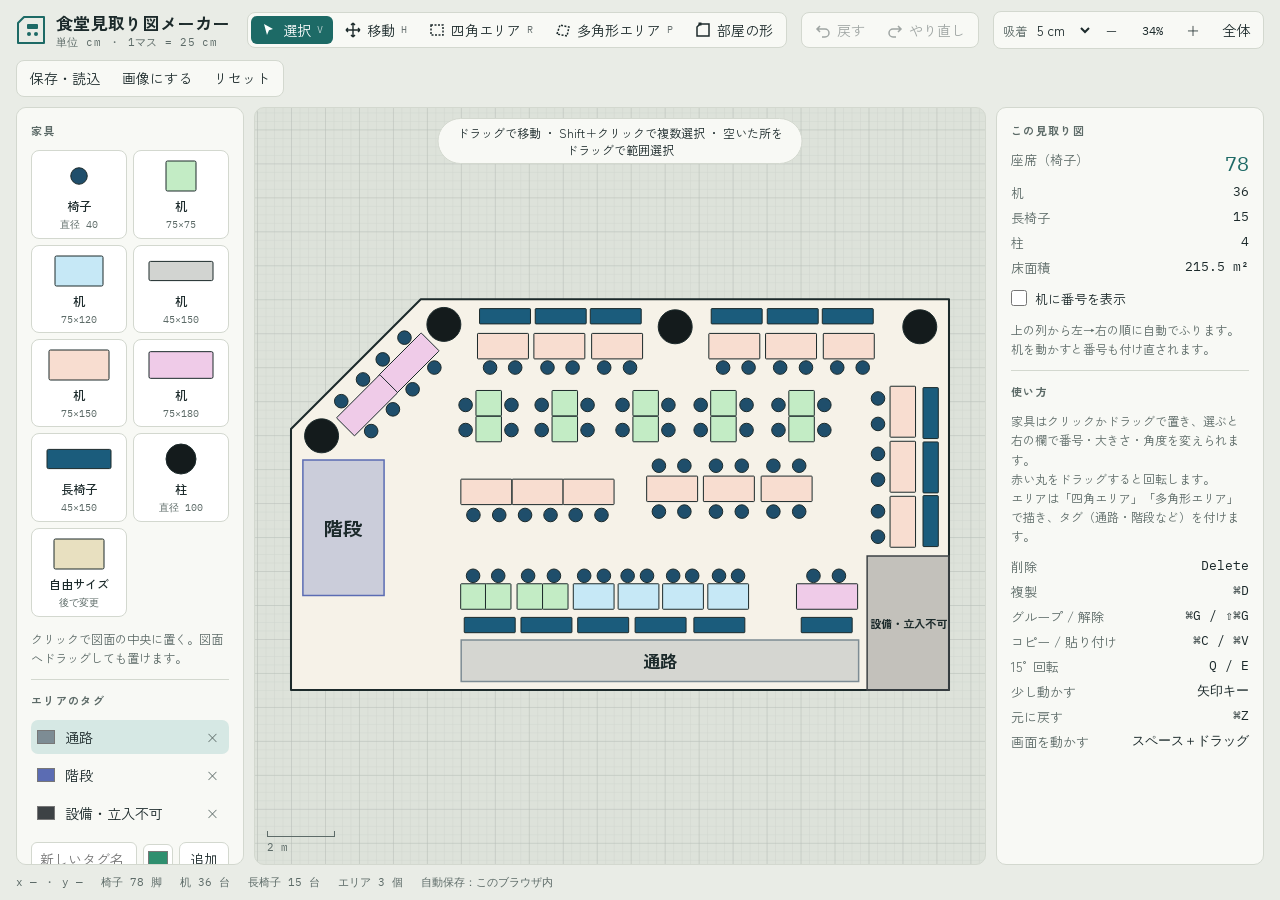
==== commit e4016dcb: "Update app Co-Authored-By: Claude Opus 5.5 <noreply@anthropic.com>" ====
--- a/apps/shokudo-mitorizu/index.html
+++ b/apps/shokudo-mitorizu/index.html
@@ -206,6 +206,7 @@
     <div class="group">
       <button class="btn" id="btn-file">保存・読込</button>
       <button class="btn" id="btn-png">画像にする</button>
+      <button class="btn" id="btn-reset" title="最初の食堂の配置に戻す">リセット</button>
     </div>
   </header>
 
@@ -336,6 +337,18 @@
 const norm = d => ((Math.round(d) % 360) + 360) % 360;
 function toWorld(e) { const r = svg.getBoundingClientRect(); return [(e.clientX - r.left - view.tx) / view.s, (e.clientY - r.top - view.ty) / view.s]; }
 const byId = id => doc.objs.find(o => o.id === id);
+// グループに入っているものは、仲間もまとめて選ぶ
+function withGroups(ids) {
+  const gs = new Set([...ids].map(byId).filter(o => o && o.group).map(o => o.group));
+  const out = new Set(ids);
+  if (gs.size) doc.objs.forEach(o => { if (gs.has(o.group)) out.add(o.id); });
+  return out;
+}
+function selGroup() {
+  const list = [...sel].map(byId).filter(Boolean);
+  if (list.length < 2 || !list[0].group || !list.every(o => o.group === list[0].group)) return null;
+  return doc.objs.filter(o => o.group === list[0].group).length === list.length ? list[0].group : null;
+}
 const tagOf = name => doc.tags.find(t => t.name === name);
 
 /* ---------- 履歴と保存 ---------- */
@@ -426,6 +439,15 @@
   out += `<rect x="${x0}" y="${y0}" width="${w}" height="${h}" fill="url(#g100)"/>`;
   out += contentSVG(CV, true);
   const hs = 6 / s;
+  // グループの外枠（選んでいるグループごとに点線）
+  if (!roomEdit) {
+    const gs = new Set([...sel].map(byId).filter(o => o && o.group).map(o => o.group));
+    gs.forEach(g => {
+      const pts = []; doc.objs.forEach(o => { if (o.group === g) pts.push(...(o.kind === 'item' ? itemCorners(o) : o.pts)); });
+      const bb = bbox(pts), p = 10 / s;
+      out += `<rect x="${bb.x - p}" y="${bb.y - p}" width="${bb.w + p * 2}" height="${bb.h + p * 2}" rx="${4 / s}" fill="none" stroke="var(--sel)" stroke-width="1.5" stroke-dasharray="6 4" vector-effect="non-scaling-stroke"/>`;
+    });
+  }
   // 選んだエリアの頂点
   if (!roomEdit && sel.size === 1) {
     const a = byId([...sel][0]);
@@ -525,7 +547,7 @@
       <p class="note">上の列から左→右の順に自動でふります。机を動かすと番号も付け直されます。</p>
       <hr><h2>使い方</h2>
       <p class="note">家具はクリックかドラッグで置き、選ぶと右の欄で番号・大きさ・角度を変えられます。<br>赤い丸をドラッグすると回転します。<br>エリアは「四角エリア」「多角形エリア」で描き、タグ（通路・階段など）を付けます。</p>
-      <dl class="stats"><dt>削除</dt><dd>Delete</dd><dt>複製</dt><dd>⌘D</dd><dt>コピー / 貼り付け</dt><dd>⌘C / ⌘V</dd><dt>15° 回転</dt><dd>Q / E</dd><dt>少し動かす</dt><dd>矢印キー</dd><dt>元に戻す</dt><dd>⌘Z</dd><dt>画面を動かす</dt><dd>スペース＋ドラッグ</dd></dl>`;
+      <dl class="stats"><dt>削除</dt><dd>Delete</dd><dt>複製</dt><dd>⌘D</dd><dt>グループ / 解除</dt><dd>⌘G / ⇧⌘G</dd><dt>コピー / 貼り付け</dt><dd>⌘C / ⌘V</dd><dt>15° 回転</dt><dd>Q / E</dd><dt>少し動かす</dt><dd>矢印キー</dd><dt>元に戻す</dt><dd>⌘Z</dd><dt>画面を動かす</dt><dd>スペース＋ドラッグ</dd></dl>`;
   } else if (list.length === 1 && list[0].kind === 'item') {
     const o = list[0], p = PRE[o.p] || PRE.custom, circ = p.shape === 'circle';
     h = `<h2>選択中</h2><div class="kind"><strong>${p.name}</strong><span>${o.w}×${o.h} cm</span></div>
@@ -538,6 +560,7 @@
         <label class="field">中心 y<input type="number" id="p-y" value="${r1(o.y)}" step="5"></label>
       </div>
       <div class="actions"><button class="act" data-act="rot:-90">⟲ 90°</button><button class="act" data-act="rot:90">⟳ 90°</button>${circ ? '' : '<button class="act" data-act="swap">縦横入れ替え</button>'}</div>
+      ${o.group ? '<p class="note">グループの中の1つを選んでいます。</p><div class="actions"><button class="act" data-act="ungroup">グループから外す</button></div>' : ''}
       <div class="actions"><button class="act" data-act="dup">複製</button><button class="act danger" data-act="del">削除</button></div>`;
   } else if (list.length === 1) {
     const a = list[0];
@@ -552,7 +575,10 @@
   } else {
     const tables = list.filter(o => o.kind === 'item' && (PRE[o.p] || PRE.custom).cat === 'table');
     const chairs = list.filter(o => o.kind === 'item' && o.p === 'chair').length;
-    h = `<h2>選択中</h2><div class="kind"><strong>${list.length} 個</strong><span>机 ${tables.length} ・ 椅子 ${chairs}</span></div>
+    const g = selGroup(), anyG = list.some(o => o.group);
+    h = `<h2>選択中</h2><div class="kind"><strong>${g ? 'グループ' : list.length + ' 個'}</strong><span>机 ${tables.length} ・ 椅子 ${chairs}</span></div>
+      <div class="actions">${g ? '' : '<button class="act primary" data-act="group">グループにする</button>'}${anyG ? '<button class="act" data-act="ungroup">グループ解除</button>' : ''}</div>
+      ${g ? '<p class="note">まとめて動かせます。中の1つだけ変えたいときはダブルクリック。</p>' : ''}
       <div class="actions"><button class="act" data-act="rot:-15">⟲ 15°</button><button class="act" data-act="rot:15">⟳ 15°</button><button class="act" data-act="rot:-90">⟲ 90°</button><button class="act" data-act="rot:90">⟳ 90°</button></div>
       ${tables.length ? `<hr><h2>机に番号をふる</h2><div class="field-grid"><label class="field">最初の番号<input type="number" id="p-start" value="1" min="0"></label></div>
       <p class="note">選んだ机に、上の列から左→右の順で番号を付けます。</p><div class="actions"><button class="act primary" data-act="number">番号をふる</button><button class="act" data-act="clearnum">番号を消す</button></div><hr>` : ''}
@@ -591,6 +617,8 @@
   if (act === 'room-done') return setRoomEdit(false);
   if (act === 'del') return delSel();
   if (act === 'dup') return duplicate();
+  if (act === 'group') return groupSel();
+  if (act === 'ungroup') return ungroupSel();
   if (act.startsWith('rot:')) return rotateSel(parseFloat(act.slice(4)));
   const list = [...sel].map(byId).filter(Boolean);
   if (act === 'swap') mutate(() => { const o = list[0]; [o.w, o.h] = [o.h, o.w]; });
@@ -616,8 +644,10 @@
   sel.clear(); render(); renderPanel();
 }
 function cloneObjs(list, dx, dy) {
+  const gmap = {};
   return list.map(o => {
     const c = JSON.parse(JSON.stringify(o)); c.id = uid();
+    if (c.group) c.group = gmap[c.group] || (gmap[c.group] = uid());
     if (c.kind === 'item') { c.x += dx; c.y += dy; } else c.pts = c.pts.map(([x, y]) => [x + dx, y + dy]);
     return c;
   });
@@ -635,6 +665,15 @@
   const cl = cloneObjs(clip.list, 30 * clip.n, 30 * clip.n);
   mutate(() => doc.objs.push(...cl));
   sel = new Set(cl.map(c => c.id)); render(); renderPanel();
+}
+function groupSel() {
+  if (sel.size < 2) return;
+  const g = uid();
+  mutate(() => doc.objs.forEach(o => { if (sel.has(o.id)) o.group = g; }));
+}
+function ungroupSel() {
+  const list = doc.objs.filter(o => sel.has(o.id) && o.group); if (!list.length) return;
+  mutate(() => list.forEach(o => { delete o.group; }));
 }
 function rotateSel(deg) {
   const list = doc.objs.filter(o => sel.has(o.id)); if (!list.length) return;
@@ -715,8 +754,9 @@
   const t = e.target.closest('[data-id]');
   if (t) {
     const id = t.dataset.id;
-    if (e.shiftKey) { sel.has(id) ? sel.delete(id) : sel.add(id); render(); renderPanel(); return; }
-    if (!sel.has(id)) sel = new Set([id]);
+    const ids = withGroups([id]);
+    if (e.shiftKey) { const on = !sel.has(id); ids.forEach(i => on ? sel.add(i) : sel.delete(i)); render(); renderPanel(); return; }
+    if (!sel.has(id)) sel = ids;
     const first = byId([...sel][0]);
     drag = {
       type: 'move', start: w, before: snapshot(), moved: false,
@@ -770,6 +810,7 @@
     const x0 = Math.min(drag.a[0], w[0]), x1 = Math.max(drag.a[0], w[0]), y0 = Math.min(drag.a[1], w[1]), y1 = Math.max(drag.a[1], w[1]);
     sel = new Set(drag.base);
     doc.objs.forEach(o => { const [cx, cy] = center(o); if (cx >= x0 && cx <= x1 && cy >= y0 && cy <= y1) sel.add(o.id); });
+    sel = withGroups(sel);
     render();
   }
 });
@@ -793,7 +834,10 @@
     if (k === 'rv' && doc.room.length > 3) return mutate(() => doc.room.splice(+i, 1));
     if (k === 'v') { const a = byId([...sel][0]); if (a && a.pts.length > 3) mutate(() => a.pts.splice(+i, 1)); return; }
   }
-  if (tool === 'poly' && poly) finishPoly();
+  if (tool === 'poly' && poly) return finishPoly();
+  // グループの中の1つだけを選ぶ
+  const t = e.target.closest('[data-id]');
+  if (t && tool === 'select' && !roomEdit) { sel = new Set([t.dataset.id]); render(); renderPanel(); }
 });
 svg.addEventListener('wheel', e => {
   e.preventDefault();
@@ -862,6 +906,7 @@
   if (mod && k === 'z') { e.preventDefault(); e.shiftKey ? redo() : undo(); return; }
   if (mod && k === 'y') { e.preventDefault(); redo(); return; }
   if (mod && k === 'd') { e.preventDefault(); duplicate(); return; }
+  if (mod && k === 'g') { e.preventDefault(); e.shiftKey ? ungroupSel() : groupSel(); return; }
   if (mod && k === 'c') { const l = doc.objs.filter(o => sel.has(o.id)); if (l.length) clip = { list: JSON.parse(JSON.stringify(l)), n: 0 }; return; }
   if (mod && k === 'v') { e.preventDefault(); paste(); return; }
   if (mod && k === 'a') { e.preventDefault(); sel = new Set(doc.objs.map(o => o.id)); render(); renderPanel(); return; }
@@ -920,6 +965,20 @@
   armed($('#m-clear'), () => { mutate(() => { doc.objs = []; }); sel.clear(); renderPanel(); closeModal(); });
 });
 
+// リセット：1回目で確認表示、3秒以内にもう一度押すと最初の配置に戻す（⌘Z で取り消せる）
+$('#btn-reset').addEventListener('click', e => {
+  const b = e.currentTarget;
+  if (b.dataset.armed !== '1') {
+    b.dataset.armed = '1'; b.textContent = 'もう一度押すとリセット'; b.style.color = 'var(--danger)';
+    setTimeout(() => { b.dataset.armed = ''; b.textContent = 'リセット'; b.style.color = ''; }, 3000);
+    return;
+  }
+  b.dataset.armed = ''; b.textContent = 'リセット'; b.style.color = '';
+  mutate(() => { doc = sampleDoc(); });
+  sel.clear(); roomEdit = false; poly = null; tool = 'select';
+  renderTags(); fitView(); renderPanel();
+});
+
 $('#btn-png').addEventListener('click', () => {
   const cs = getComputedStyle(document.documentElement), C = n => cs.getPropertyValue('--' + n).trim();
   const pts = [...doc.room]; doc.objs.forEach(o => pts.push(...(o.kind === 'item' ? itemCorners(o) : o.pts)));
